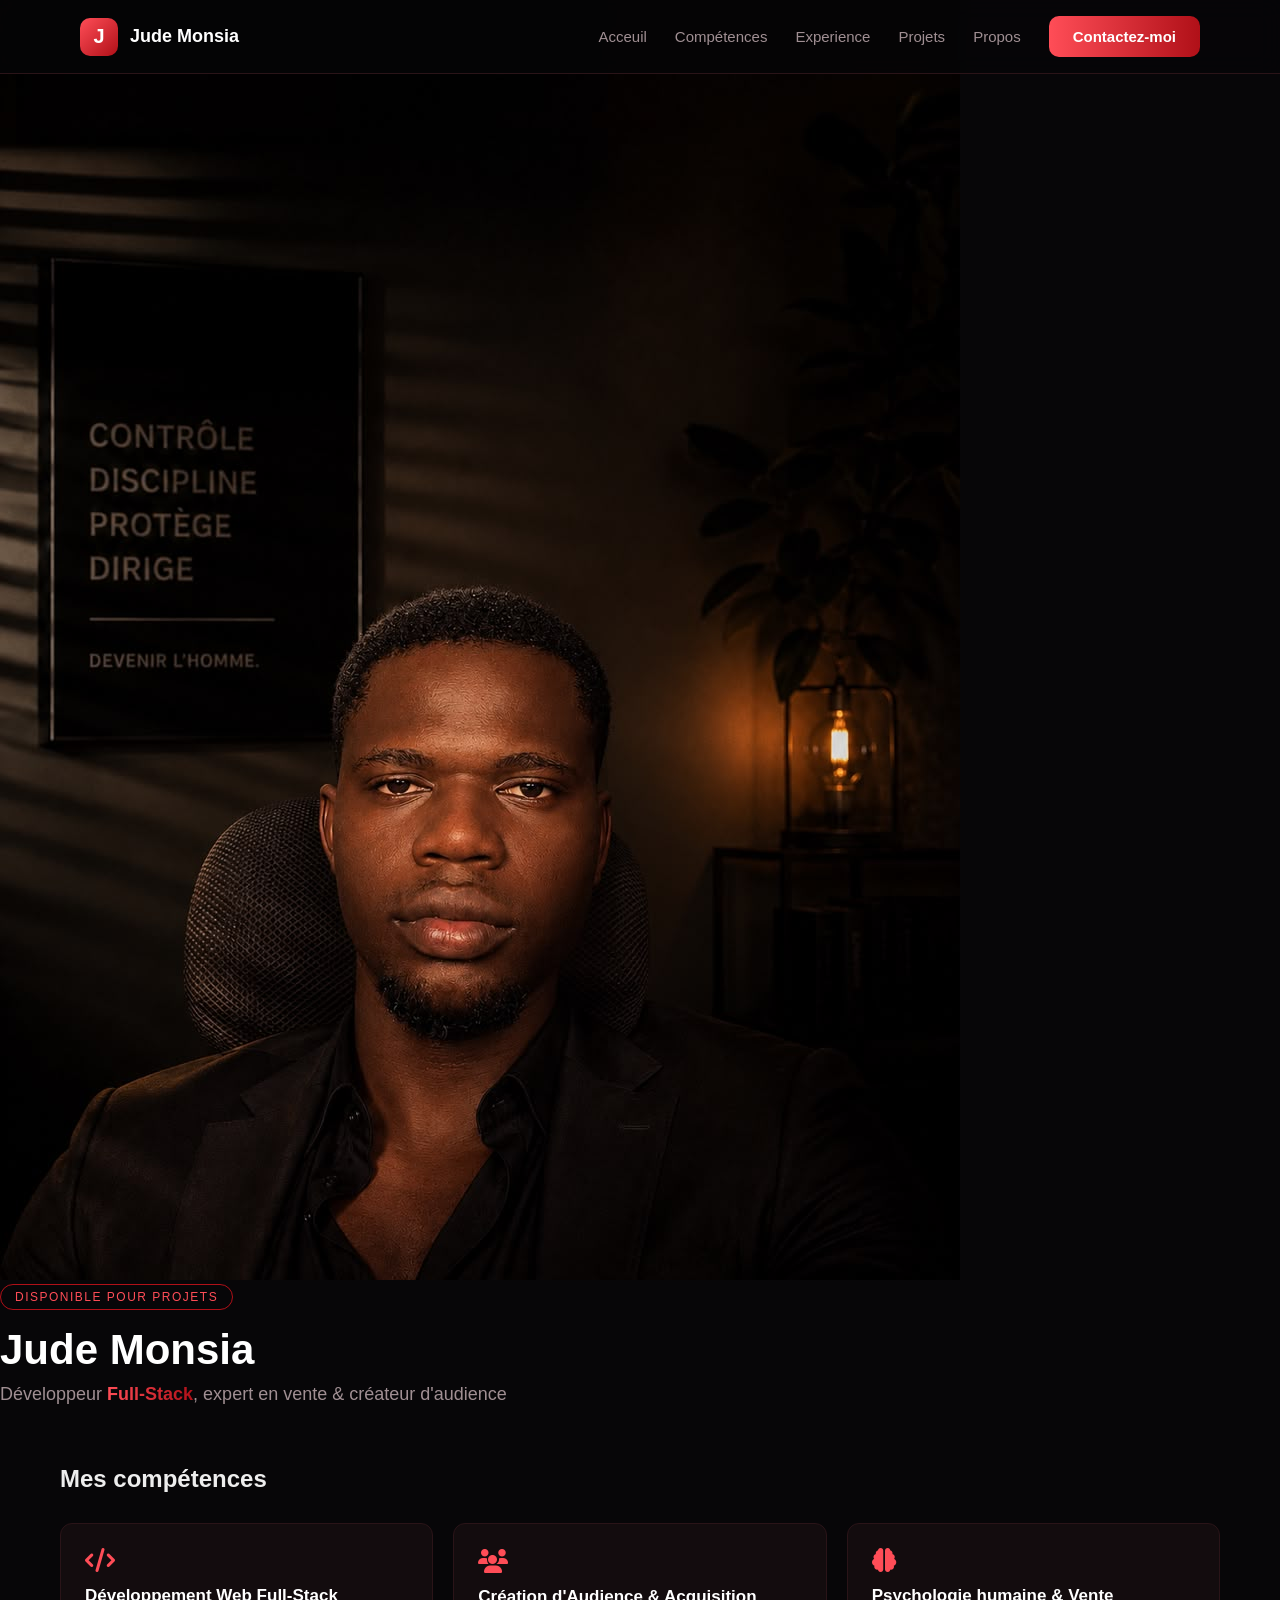
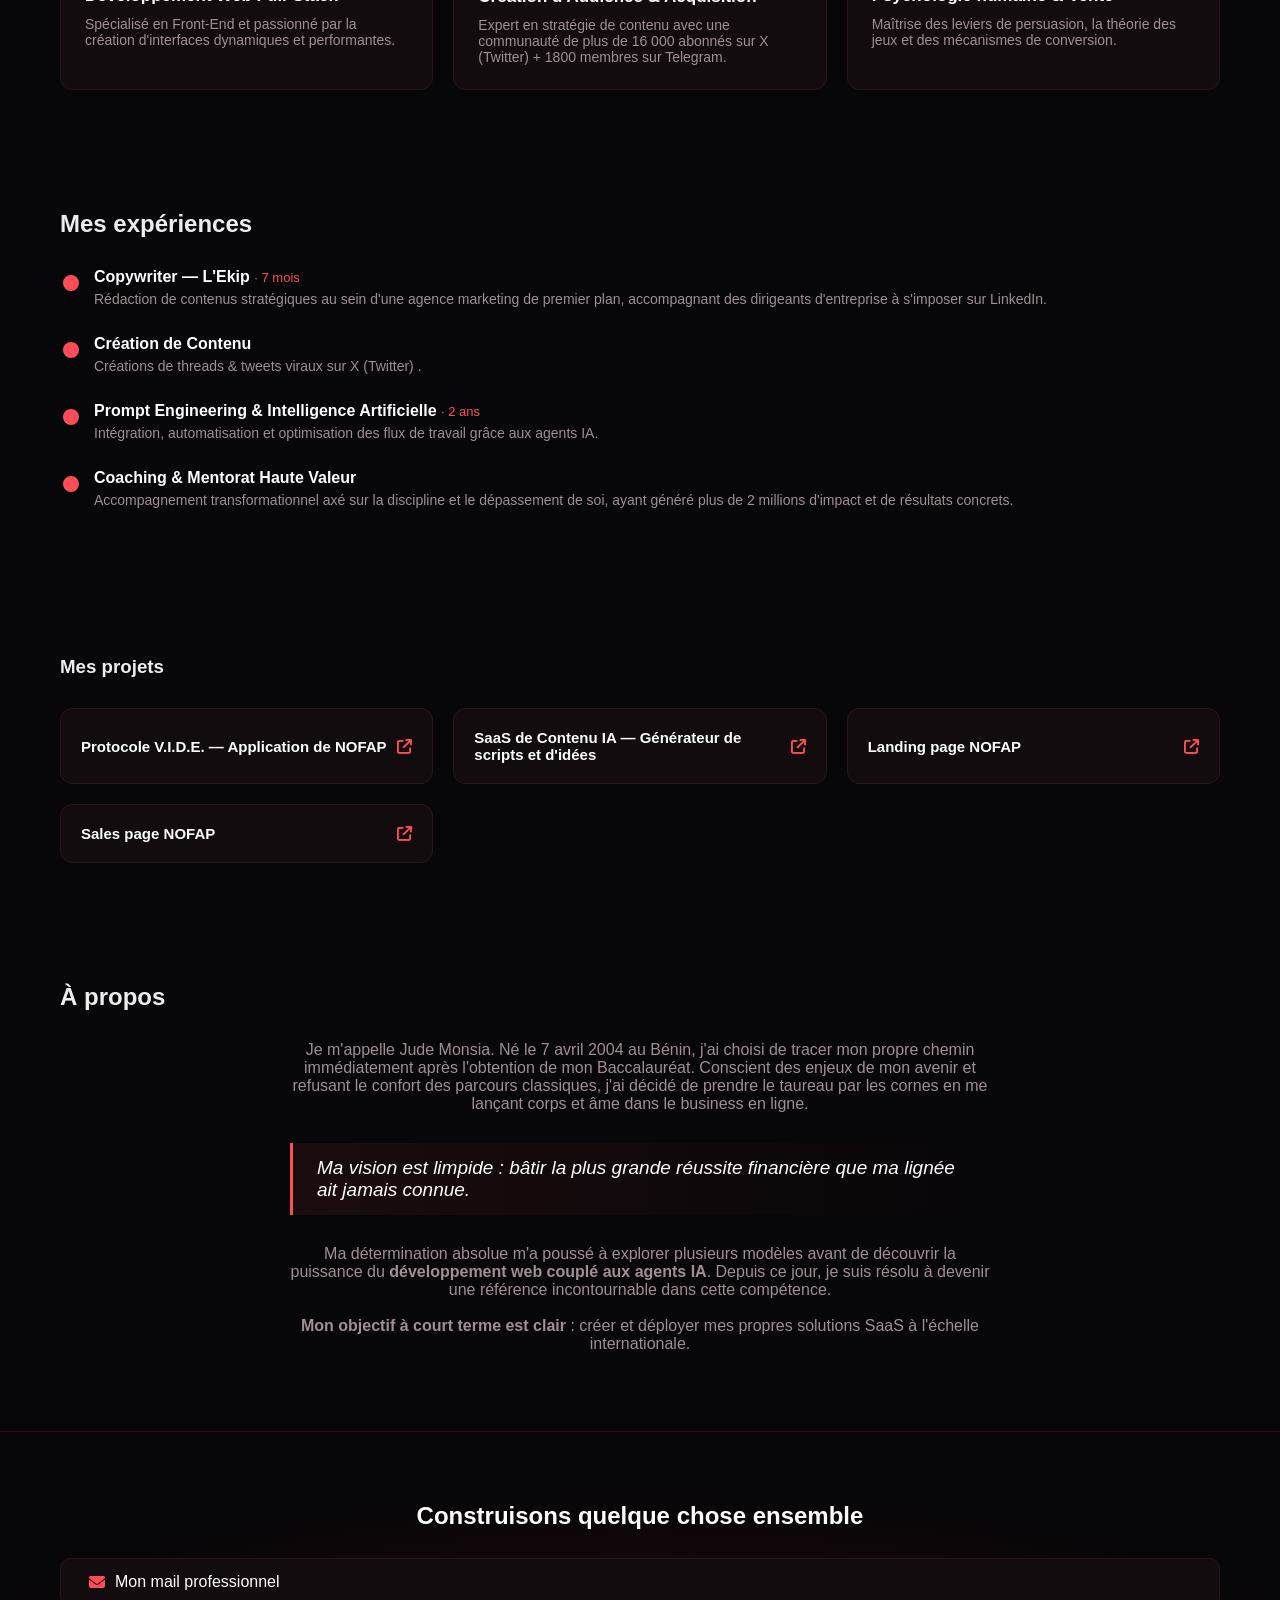
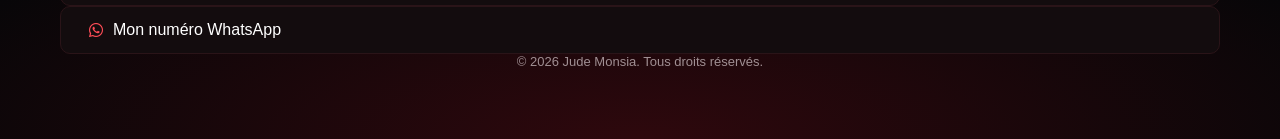
==== mon-portfolio/index.html @ 916c3723 "Hebergement local 100 pourcent propre" ====
<!DOCTYPE html>
<html lang="fr">
<head>
    <meta charset="UTF-8">
    <meta name="viewport" content="width=device-width, initial-scale=1.0">
    <title>Mon-portofolio</title>
    <meta name="description" content="Le premier site de judeskp">
    <link rel="stylesheet" href="premium.css">
    <link rel="stylesheet" href="https://cdnjs.cloudflare.com/ajax/libs/font-awesome/6.5.1/css/all.min.css">

</head>
<body>

<header>

<nav>
    <a href="#Acceuil" class="logo">
    <span class="logo-carre">J</span>
    <span class="logo-nom">Jude Monsia</span>
    </a>

    <button class="burger" id="burger">
        <i class="fa-solid fa-bars"> </i>
    </button>

<div class="nav-liens" id="nav-liens">
    <a href="#Acceuil">Acceuil</a>
    <a href="#competence">Compétences</a>
    <a href="#experience">Experience</a>
    <a href="#projets">Projets</a>
    <a href="#apropos">Propos</a>
    <a href="#contact" class="btn-nav">Contactez-moi</a>
   </div>
  </nav>
</header>

    <main>
        <section id="Acceuil">
    <img src="assez.jpg" alt="Photo de Jude Monsia">
    <div class="hero-texte">
        <span class="badge">Disponible pour projets</span>
        <h1>Jude Monsia</h1>
        <p>Développeur <span class="accent">Full-Stack</span>, expert en vente &amp; créateur d'audience</p>
    </div>
</section>

<section id="competence" class="reveal">
    <h2 class="sous-titre">Mes compétences</h2>
    
    <div class="cartes"> <div class="carte">
        <i class="fa-solid fa-code"></i>
            <h3>Développement Web Full-Stack</h3>
            <p>Spécialisé en Front-End et passionné par la création d'interfaces dynamiques et performantes.</p>
        </div>
        
        <div class="carte">
            <i class="fa-solid fa-users"></i>
            <i></i> <h3>Création d'Audience &amp; Acquisition</h3>
            <p>Expert en stratégie de contenu avec une communauté de plus de 16 000 abonnés sur X (Twitter) + 1800 membres sur Telegram.</p>
        </div>
        
        <div class="carte">
            <i class="fa-solid fa-brain"></i>
            <h3>Psychologie humaine &amp; Vente</h3>
            <p>Maîtrise des leviers de persuasion, la théorie des jeux et des mécanismes de conversion.</p>
        </div>
        
    </div> </section>

       <section id="experience" class="reveal">
    <h2 class="sous-titre">Mes expériences</h2>
    <div class="timeline">
        <div class="etape">
            <h3>Copywriter — L'Ekip <span class="duree">· 7 mois</span></h3>
            <p>Rédaction de contenus stratégiques au sein d'une agence marketing de premier plan, accompagnant des dirigeants d'entreprise à s'imposer sur LinkedIn.</p>
        </div>
        <div class="etape">
            <h3>Création de Contenu </h3>
            <p>Créations de threads &amp; tweets viraux sur X (Twitter) .</p>
        </div>
        <div class="etape">
            <h3>Prompt Engineering &amp; Intelligence Artificielle <span class="duree">· 2 ans</span></h3>
            <p>Intégration, automatisation et optimisation des flux de travail grâce aux agents IA.</p>
        </div>
        <div class="etape">
            <h3>Coaching &amp; Mentorat Haute Valeur</h3>
            <p>Accompagnement transformationnel axé sur la discipline et le dépassement de soi, ayant généré plus de 2 millions d'impact et de résultats concrets.</p>
        </div>
    </div>
</section>
        
        <section id="projets" class="reveal">


<h3 class="sous-titre">Mes projets</h3>

    <div class="cartes-projets">
        <a href="https://vide-app.vercel.app/#/onboarding" class="carte-projet">
            <span>Protocole V.I.D.E. — Application de NOFAP</span>
            <i class="fa-solid fa-arrow-up-right-from-square"></i>
        </a>
        <a href="https://nofap-content-saas.vercel.app/" class="carte-projet">
            <span>SaaS de Contenu IA — Générateur de scripts et d'idées</span>
            <i class="fa-solid fa-arrow-up-right-from-square"></i>
        </a>
        <a href="https://avengers.mellingham.com/" class="carte-projet">
            <span>Landing page NOFAP</span>
            <i class="fa-solid fa-arrow-up-right-from-square"></i>
        </a>
        <a href="https://30min-diagnostic.mellingham.com/" class="carte-projet">
            <span>Sales page NOFAP</span>
            <i class="fa-solid fa-arrow-up-right-from-square"></i>
        </a>
    </div>


</section>


    <section id="apropos" class="reveal">
    <h2 class="sous-titre">À propos</h2>
    <div class="apropos-contenu">
        <p>Je m'appelle Jude Monsia. Né le 7 avril 2004 au Bénin, j'ai choisi de tracer mon propre chemin immédiatement après l'obtention de mon Baccalauréat. Conscient des enjeux de mon avenir et refusant le confort des parcours classiques, j'ai décidé de prendre le taureau par les cornes en me lançant corps et âme dans le business en ligne.</p>

        <blockquote>Ma vision est limpide : bâtir la plus grande réussite financière que ma lignée ait jamais connue.</blockquote>

        <p>Ma détermination absolue m'a poussé à explorer plusieurs modèles avant de découvrir la puissance du <strong>développement web couplé aux agents IA</strong>. Depuis ce jour, je suis résolu à devenir une référence incontournable dans cette compétence.</p>

        <p><strong>Mon objectif à court terme est clair</strong> : créer et déployer mes propres solutions SaaS à l'échelle internationale.</p>

    </div>
</section>

    </main>





    <footer class="reveal" id="contact">
    <h2 class="footer-titre">Construisons quelque chose ensemble</h2>
    <div class="contact-liens">
        <a href="mailto:judeskp.paradox@gmail.com" class="btn-contact">
            <i class="fa-solid fa-envelope"></i>
            Mon mail professionnel
        </a>
        <a href="https://wa.me/2290149776251" class="btn-contact">
            <i class="fa-brands fa-whatsapp"></i>
            Mon numéro WhatsApp
        </a>
    </div>
    <p class="footer-bas">© 2026 Jude Monsia. Tous droits réservés.</p>
</footer>


<script>
    const sections = document.querySelectorAll('.reveal');

    const observer = new IntersectionObserver((entries) => {
        entries.forEach((entry) => {
            if (entry.isIntersecting) {
                entry.target.classList.add('visible');
            }
        });
    });

    sections.forEach((section) => observer.observe(section));



const burger = document.getElementById('burger');
const navLiens = document.getElementById('nav-liens');

burger.addEventListener('click', () => {
    navLiens.classList.toggle('open');

    const icone = burger.querySelector('i');
    icone.classList.toggle('fa-bars');
    icone.classList.toggle('fa-xmark');
});


</script>



</body>
</html>
---- mon-portfolio/premium.css ----
*{
    margin: 0;
    padding: 0;
    box-sizing: border-box;
}

:root{
    --bg: #070608;
    --surface: #130c0e;
    --border: #2a1418;
    --text: #ededed;
    --text-muted: #a08f93;
    --accent: #ff4d57;
    --accent-dark: #b01018;
}







body{
    background-color: var(--bg);
    color: var(--text);
    font-family: 'Segoe UI', Tahoma, Geneva, Verdana, sans-serif;
    font-size: 16px;
    line height: 1.6;
}









#acceuil {
    display: flex;
    align-items: center;
    gap: 40px;
    padding: 80px 60px;
    background: radial-gradient(125% 130% at 78% 25%, #3a0a10 0%, #150406 38%, var(--bg) 68%);
}


#acceuil img {
    width: 100%;
    max-width: 280px;
    height: 340px;
    object-fit: cover;
    border-radius: 14px;
    border: 1px solid var(--border);
    flex-shrink: 0;
}


.hero-texte h1 {
    font-size: 42px;
    color: #fff;
    margin-bottom: 10px;
}

.hero-texte p {
    font-size: 18px;
    color: var(--text-muted);
}

.badge {
    display: inline-block;
    font-size: 12px;
    text-transform: uppercase;
    letter-spacing: 1.5px;
    color: var(--accent);
    border: 1px solid var(--accent-dark);
    border-radius: 30px;
    padding: 5px 14px;
    margin-bottom: 16px;
}

.accent {
    background: linear-gradient(90deg, var(--accent), var(--accent-dark));
    -webkit-background-clip: text;
    background-clip: text;
    color: transparent;
    font-weight: bold;
}

#competence {
    padding: 60px;
}

.cartes {
    display: grid;
    grid-template-columns: repeat(3, 1fr);
    gap: 20px;
    margin-top: 30px;
}

.carte {
    background-color: var(--surface);
    border: 1px solid var(--border);
    border-radius: 12px;
    padding: 24px;
}

.carte h3 {
    color: #fff;
    font-size: 17px;
    margin-bottom: 10px;
}

.carte p {
    color: var(--text-muted);
    font-size: 14px;
}

.carte i {
    font-size: 24px;
    color: var(--accent);
    margin-bottom: 14px;
}

.carte {
    transition: 0.3s;
}


.carte:hover {
    border-color: var(--accent);
    transform: translateY(-5px);
}












#projets {
    padding: 60px;
}

.carte-projet {
    background-color: var(--surface);
    border: 1px solid var(--border);
    border-radius: 12px;
    padding: 20px;
    text-decoration: none;
    color: #fff;
    font-weight: 600;
    font-size: 15px;
    display: flex;
    justify-content: space-between;
    align-items: center;
    transition: 0.3s;
}

.carte-projet:hover {
    border-color: var(--accent);
    transform: translateY(-5px);
}

.carte-projet i {
    color: var(--accent);
}


.cartes-projets {
    display: grid;
    grid-template-columns: repeat(auto-fit, minmax(280px, 1fr));
    gap: 20px;
    margin-top: 30px;
}










#experience {
    padding: 60px;
}

.timeline {
    position: relative;
    margin-top: 30px;
    padding-left: 34px;
}


.etape {
    position: relative;
    margin-bottom: 28px;
}

.etape::before {
    content: "";
    position: absolute;
    left: -34px;
    top: 4px;
    width: 16px;
    height: 16px;
    border-radius: 50%;
    background: var(--accent);
    border: 3px solid var(--bg);
}


.etape h3 {
    color: #fff;
    font-size: 16px;
    margin-bottom: 5px;
}

.duree {
    color: var(--accent);
    font-size: 13px;
    font-weight: normal;
}

.etape p {
    color: var(--text-muted);
    font-size: 14px;
}






#apropos {
    padding: 60px;
}

.apropos-contenu {
    max-width: 700px;
    margin: 30px auto 0;
    text-align: center;
}


.apropos-contenu p {
    margin-bottom: 18px;
    color: var(--text-muted);
}


.apropos-contenu blockquote {
    border-left: 3px solid var(--accent);
    padding: 14px 24px;
    margin: 30px 0;
    font-style: italic;
    font-size: 19px;
    color: #fff;
    text-align: left;
    background: linear-gradient(90deg, rgba(255,77,87,0.08), transparent);
}





footer {
    padding: 70px 60px;
    text-align: center;
    background: radial-gradient(100% 130% at 50% 100%, #2e080d 0%, var(--bg) 62%);
    border-top: 1px solid var(--border);
}

.footer-titre {
    font-size: 24px;
    color: #fff;
    margin-bottom: 28px;
}



.contact-liens {
        flex-direction: column;
    }



.btn-contact {
    display: flex;
    align-items: center;
    gap: 10px;
    padding: 14px 28px;
    border-radius: 10px;
    text-decoration: none;
    color: #fff;
    border: 1px solid var(--border);
    background-color: var(--surface);
    transition: 0.3s;
}

.btn-contact:hover {
    border-color: var(--accent);
    background-color: rgba(255,77,87,0.1);
    transform: translateY(-3px);
}

.btn-contact i {
    color: var(--accent);
}




.footer-bas {
    color: var(--text-muted);
    font-size: 13px;
}















@media (max-width: 900px) {
    #acceuil {
        flex-direction: column;
        text-align: center;
        padding: 40px 20px;
    }

    #acceuil img {
        width: 100%;
        max-width: 320px;
        height: auto;
    }

    .cartes {
        grid-template-columns: 1fr;
    }

    #competence, #experience, #projets, #apropos, footer {
        padding: 40px 20px;
    }

    

    /* Sur mobile : on montre le burger, on cache les liens */
    .burger {
        display: block;
    }

    .nav-liens {
        display: none;
        position: absolute;
        top: 68px;
        left: 0;
        width: 100%;
        flex-direction: column;
        align-items: flex-start;
        background: rgba(7, 6, 8, 0.97);
        padding: 24px 40px;
        gap: 20px;
        border-bottom: 1px solid var(--border);
    }

    .nav-liens.open {
        display: flex;
    }

    .btn-nav {
        width: 100%;
    }



}






.reveal {
    opacity: 0;
    transform: translateY(40px);
    transition: 0.8s ease-out;
}

.reveal.visible {
    opacity: 1;
    transform: translateY(0);
}






/* ===== LA BARRE DE NAVIGATION ===== */

header {
    position: fixed;
    top: 0;
    left: 0;
    width: 100%;
    z-index: 100;
    background: rgba(7, 6, 8, 0.7);
    backdrop-filter: blur(12px);
    border-bottom: 1px solid var(--border);
}

nav {
    display: flex;
    justify-content: space-between;
    align-items: center;
    max-width: 1200px;
    margin: 0 auto;
    padding: 16px 40px;
}

.logo {
    display: flex;
    align-items: center;
    gap: 12px;
    text-decoration: none;
}

.logo-carre {
    display: flex;
    align-items: center;
    justify-content: center;
    width: 38px;
    height: 38px;
    border-radius: 10px;
    background: linear-gradient(135deg, var(--accent), var(--accent-dark));
    color: #fff;
    font-weight: bold;
    font-size: 20px;
}

.logo-nom {
    color: #fff;
    font-weight: bold;
    font-size: 18px;
}

/* Les liens du menu */
.nav-liens {
    display: flex;
    align-items: center;
    gap: 28px;
}

.nav-liens a {
    color: var(--text-muted);
    text-decoration: none;
    font-size: 15px;
    transition: 0.3s;
}

.nav-liens a:hover {
    color: var(--accent);
}

/* Le bouton Contactez-moi */
.btn-nav {
    background: linear-gradient(90deg, var(--accent), var(--accent-dark));
    color: #fff !important;
    padding: 12px 24px;
    border-radius: 10px;
    text-align: center;
    font-weight: bold;
}

/* Le burger : caché sur grand écran */
.burger {
    display: none;
    background: none;
    border: none;
    color: #fff;
    font-size: 24px;
    cursor: pointer;
}
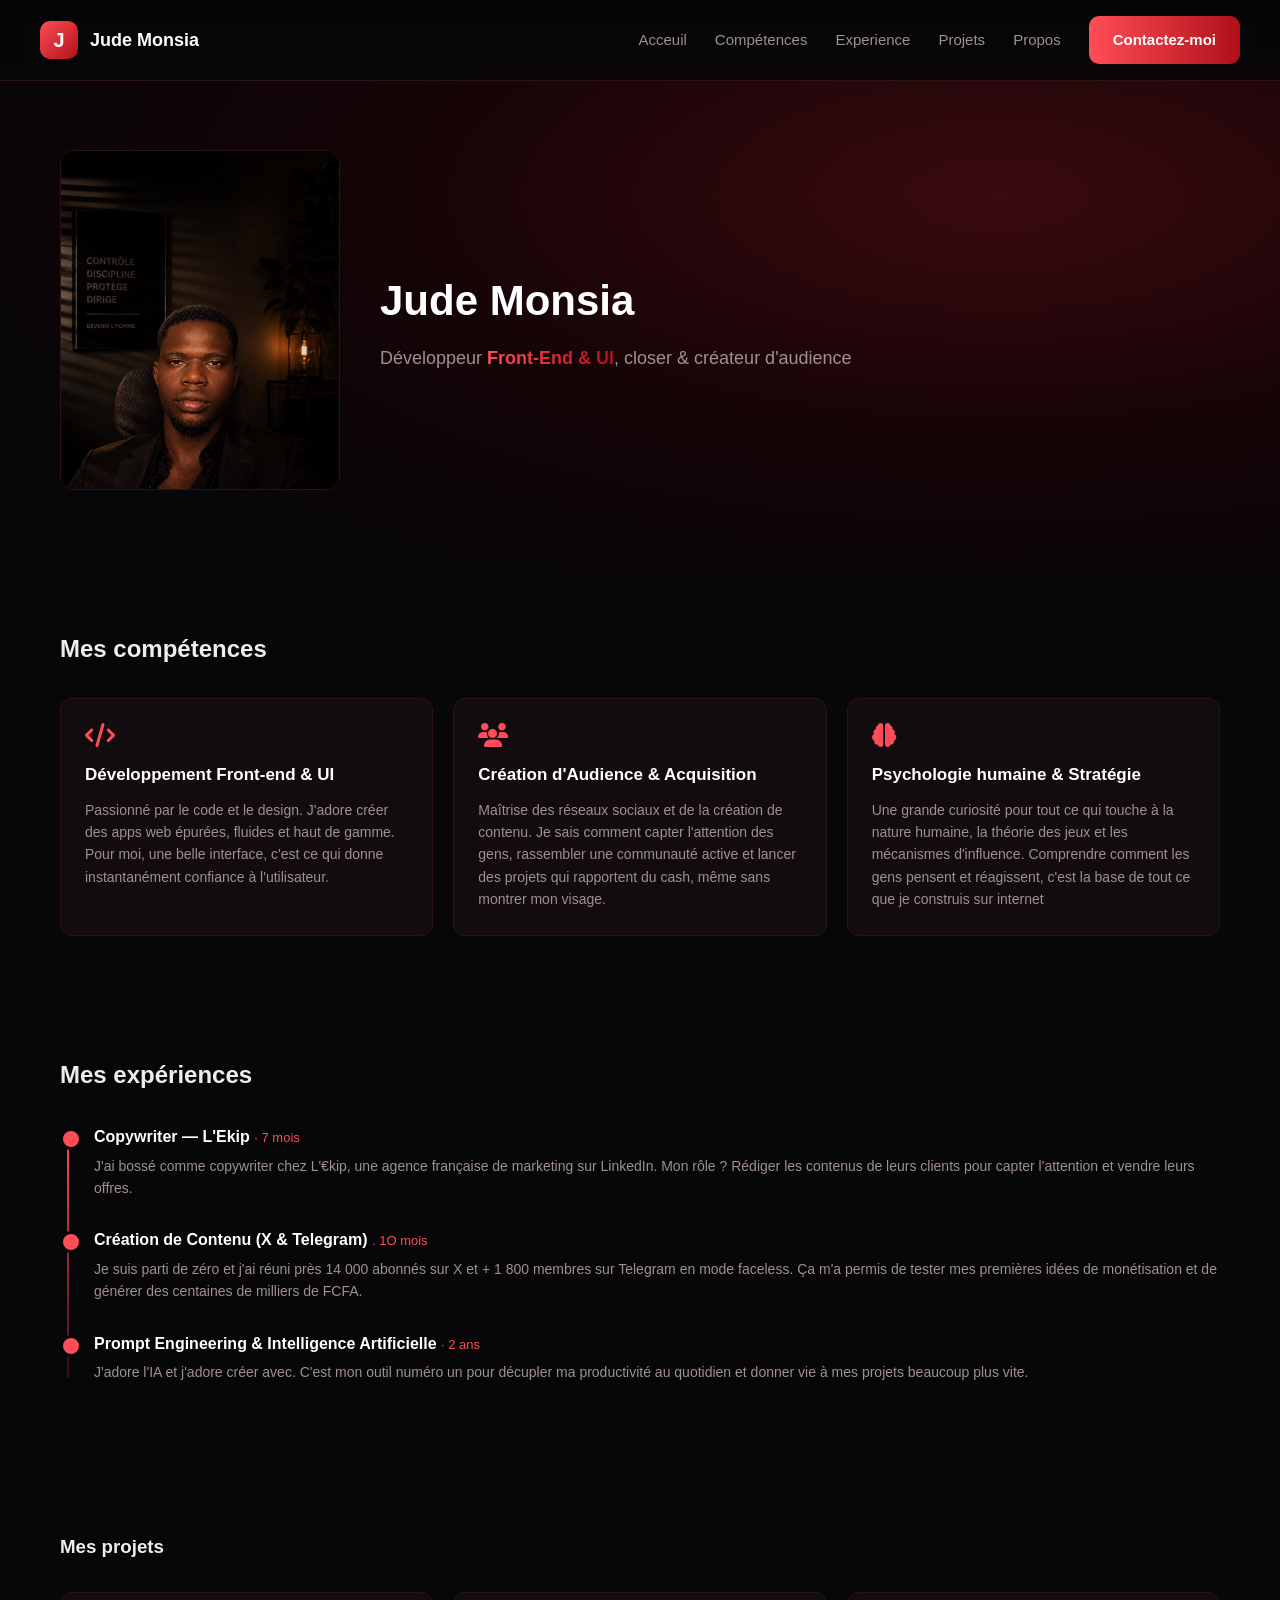
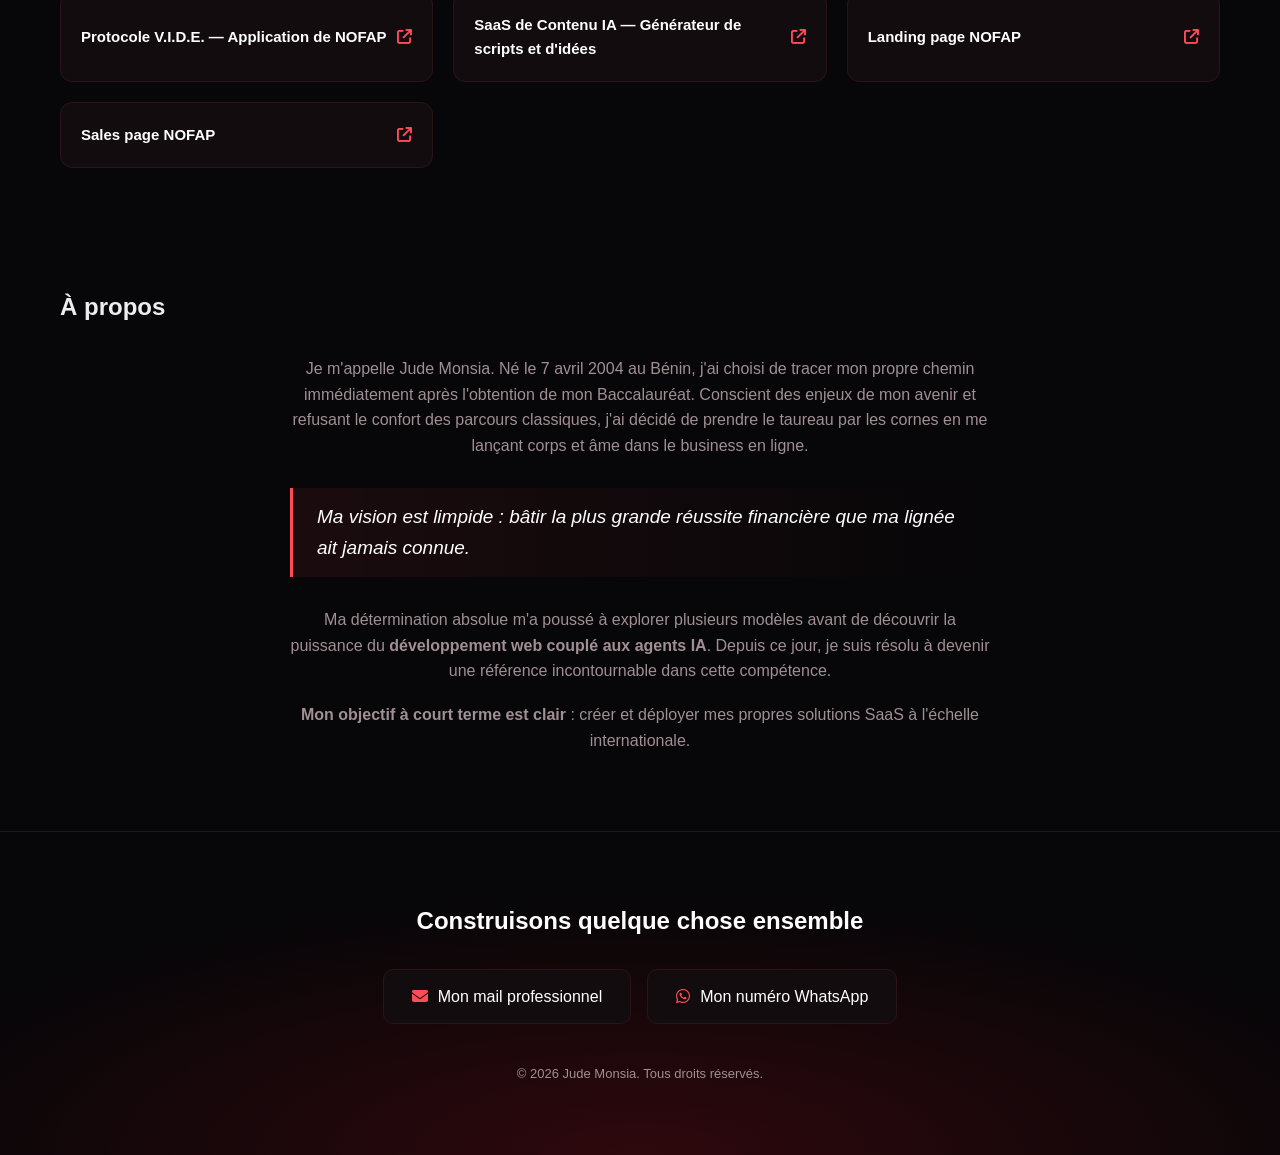
==== commit 87e6dd1c: "Modifs copywriting version 1" ====
--- a/mon-portfolio/index.html
+++ b/mon-portfolio/index.html
@@ -38,9 +38,8 @@
         <section id="Acceuil">
     <img src="assez.jpg" alt="Photo de Jude Monsia">
     <div class="hero-texte">
-        <span class="badge">Disponible pour projets</span>
         <h1>Jude Monsia</h1>
-        <p>Développeur <span class="accent">Full-Stack</span>, expert en vente &amp; créateur d'audience</p>
+        <p>Développeur <span class="accent">Front-End & UI</span>, closer &amp; créateur d'audience</p>
     </div>
 </section>
 
@@ -49,42 +48,39 @@
     
     <div class="cartes"> <div class="carte">
         <i class="fa-solid fa-code"></i>
-            <h3>Développement Web Full-Stack</h3>
-            <p>Spécialisé en Front-End et passionné par la création d'interfaces dynamiques et performantes.</p>
+            <h3>Développement Front-end &amp; UI</h3>
+            <p>Passionné par le code et le design. J'adore créer des apps web épurées, fluides et haut de gamme. Pour moi, une belle interface, c'est ce qui donne instantanément confiance à l'utilisateur.</p>
         </div>
         
         <div class="carte">
             <i class="fa-solid fa-users"></i>
-            <i></i> <h3>Création d'Audience &amp; Acquisition</h3>
-            <p>Expert en stratégie de contenu avec une communauté de plus de 16 000 abonnés sur X (Twitter) + 1800 membres sur Telegram.</p>
+            <h3>Création d'Audience &amp; Acquisition</h3>
+            <p>Maîtrise des réseaux sociaux et de la création de contenu. Je sais comment capter l'attention des gens, rassembler une communauté active et lancer des projets qui rapportent du cash, même sans montrer mon visage.</p>
         </div>
         
         <div class="carte">
             <i class="fa-solid fa-brain"></i>
-            <h3>Psychologie humaine &amp; Vente</h3>
-            <p>Maîtrise des leviers de persuasion, la théorie des jeux et des mécanismes de conversion.</p>
+            <h3>Psychologie humaine &amp; Stratégie</h3>
+            <p>Une grande curiosité pour tout ce qui touche à la nature humaine, la théorie des jeux et les mécanismes d'influence. Comprendre comment les gens pensent et réagissent, c'est la base de tout ce que je construis sur internet</p>
         </div>
         
-    </div> </section>
+    </div> 
+</section>
 
        <section id="experience" class="reveal">
     <h2 class="sous-titre">Mes expériences</h2>
     <div class="timeline">
         <div class="etape">
             <h3>Copywriter — L'Ekip <span class="duree">· 7 mois</span></h3>
-            <p>Rédaction de contenus stratégiques au sein d'une agence marketing de premier plan, accompagnant des dirigeants d'entreprise à s'imposer sur LinkedIn.</p>
+            <p>J'ai bossé comme copywriter chez L'€kip, une agence française de marketing sur LinkedIn. Mon rôle ? Rédiger les contenus de leurs clients pour capter l'attention et vendre leurs offres.</p>
         </div>
         <div class="etape">
-            <h3>Création de Contenu </h3>
-            <p>Créations de threads &amp; tweets viraux sur X (Twitter) .</p>
+            <h3>Création de Contenu (X & Telegram) <span class="duree">. 1O mois</span></h3>
+            <p>Je suis parti de zéro et j'ai réuni près 14 000 abonnés sur X et + 1 800 membres sur Telegram en mode faceless. Ça m'a permis de tester mes premières idées de monétisation et de générer des centaines de milliers de FCFA.</p>
         </div>
         <div class="etape">
             <h3>Prompt Engineering &amp; Intelligence Artificielle <span class="duree">· 2 ans</span></h3>
-            <p>Intégration, automatisation et optimisation des flux de travail grâce aux agents IA.</p>
-        </div>
-        <div class="etape">
-            <h3>Coaching &amp; Mentorat Haute Valeur</h3>
-            <p>Accompagnement transformationnel axé sur la discipline et le dépassement de soi, ayant généré plus de 2 millions d'impact et de résultats concrets.</p>
+            <p>J'adore l'IA et j'adore créer avec. C'est mon outil numéro un pour décupler ma productivité au quotidien et donner vie à mes projets beaucoup plus vite.</p>
         </div>
     </div>
 </section>
--- a/mon-portfolio/premium.css
+++ b/mon-portfolio/premium.css
@@ -1,60 +1,170 @@
-*{
+/* =======================================================
+   PORTFOLIO JUDE MONSIA — premium.css
+   Fichier complet, corrigé et commenté.
+   Ordre du fichier (TRÈS IMPORTANT) :
+   1. Reset  2. Variables  3. Body  4. Navigation
+   5. Hero  6. Compétences  7. Projets  8. Expériences
+   9. À propos  10. Footer  11. Animations reveal
+   12. MEDIA QUERY (toujours TOUT EN BAS)
+   ======================================================= */
+
+
+/* ========== 1. RESET ==========
+   Le * cible TOUS les éléments. On remet à zéro les marges
+   par défaut du navigateur. box-sizing: border-box fait que
+   le padding est INCLUS dans la largeur (indispensable). */
+* {
     margin: 0;
     padding: 0;
     box-sizing: border-box;
 }
 
-:root{
-    --bg: #070608;
-    --surface: #130c0e;
-    --border: #2a1418;
-    --text: #ededed;
-    --text-muted: #a08f93;
-    --accent: #ff4d57;
-    --accent-dark: #b01018;
-}
-
-
-
-
-
-
-
-body{
+
+/* ========== 2. VARIABLES ==========
+   On définit les couleurs UNE fois, réutilisables partout
+   avec var(--nom). Changer une couleur = 1 seule ligne. */
+:root {
+    --bg: #070608;          /* fond noir profond */
+    --surface: #130c0e;     /* fond des cartes (un peu plus clair) */
+    --border: #2a1418;      /* bordures fines rouge sombre */
+    --text: #ededed;        /* texte blanc cassé */
+    --text-muted: #a08f93;  /* texte secondaire grisé */
+    --accent: #ff4d57;      /* rouge néon (accent principal) */
+    --accent-dark: #b01018; /* rouge foncé (pour les dégradés) */
+}
+
+
+/* ========== 3. BODY ==========
+   Fond, couleur de texte, police de base.
+   NOTE : padding-top: 70px pousse le contenu SOUS la barre
+   fixe (sinon le hero passerait derrière la barre). */
+body {
     background-color: var(--bg);
     color: var(--text);
     font-family: 'Segoe UI', Tahoma, Geneva, Verdana, sans-serif;
     font-size: 16px;
-    line height: 1.6;
-}
-
-
-
-
-
-
-
-
-
-#acceuil {
+    line-height: 1.6;        /* CORRIGÉ : le tiret était manquant */
+    padding-top: 70px;       /* compense la hauteur de la barre fixe */
+}
+
+/* Défilement fluide quand on clique sur un lien du menu (#section) */
+html {
+    scroll-behavior: smooth;
+}
+
+
+/* ========== 4. LA BARRE DE NAVIGATION ==========
+   NOTE : un commentaire CSS s'écrit OBLIGATOIREMENT entre /* et *\/
+   Du texte brut dans le CSS casse tout ce qui suit. */
+
+/* La barre : fixée en haut, reste visible au scroll */
+header {
+    position: fixed;              /* se place par rapport à l'ÉCRAN, ne bouge pas au scroll */
+    top: 0;
+    left: 0;
+    width: 100%;
+    z-index: 100;                /* passe DEVANT le contenu (plus le nombre est grand, plus c'est devant) */
+    background: rgba(7, 6, 8, 0.7); /* noir semi-transparent (70%) */
+    backdrop-filter: blur(12px);  /* floute ce qui passe derrière = effet "verre dépoli" */
+    border-bottom: 1px solid var(--border);
+}
+
+/* L'intérieur de la barre : logo à gauche, liens à droite */
+nav {
+    display: flex;
+    justify-content: space-between; /* pousse les enfants aux extrémités opposées */
+    align-items: center;gi
+    max-width: 1200px;
+    margin: 0 auto;               /* centre la barre sur les grands écrans */
+    padding: 16px 40px;
+}
+
+/* Le logo (carré + nom) */
+.logo {
+    display: flex;
+    align-items: center;
+    gap: 12px;
+    text-decoration: none;
+}
+
+/* Le petit carré rouge avec le "J" */
+.logo-carre {
+    display: flex;
+    align-items: center;
+    justify-content: center;     /* flex + center + center = centre le J parfaitement */
+    width: 38px;
+    height: 38px;
+    border-radius: 10px;
+    background: linear-gradient(135deg, var(--accent), var(--accent-dark));
+    color: #fff;
+    font-weight: bold;
+    font-size: 20px;
+}
+
+.logo-nom {
+    color: #fff;
+    font-weight: bold;
+    font-size: 18px;
+}
+
+/* Les liens du menu */
+.nav-liens {
+    display: flex;
+    align-items: center;
+    gap: 28px;
+}
+
+.nav-liens a {
+    color: var(--text-muted);    /* gris (neutralise le bleu par défaut des liens) */
+    text-decoration: none;       /* enlève le soulignement */
+    font-size: 15px;
+    transition: 0.3s;
+}
+
+.nav-liens a:hover {
+    color: var(--accent);        /* devient rouge au survol */
+}
+
+/* Le bouton "Contactez-moi" */
+.btn-nav {
+    background: linear-gradient(90deg, var(--accent), var(--accent-dark));
+    color: #fff !important;      /* force le blanc malgré la règle .nav-liens a */
+    padding: 12px 24px;
+    border-radius: 10px;
+    text-align: center;
+    font-weight: bold;
+}
+
+/* Le burger : CACHÉ sur grand écran (on le montrera sur mobile) */
+.burger {
+    display: none;
+    background: none;
+    border: none;
+    color: #fff;
+    font-size: 24px;
+    cursor: pointer;             /* curseur en main = montre que c'est cliquable */
+}
+
+
+/* ========== 5. HERO (section d'accueil) ========== */
+#Acceuil {
     display: flex;
     align-items: center;
     gap: 40px;
     padding: 80px 60px;
+    /* La lueur rouge cinématographique en fond */
     background: radial-gradient(125% 130% at 78% 25%, #3a0a10 0%, #150406 38%, var(--bg) 68%);
 }
 
-
-#acceuil img {
+#Acceuil img {
     width: 100%;
     max-width: 280px;
     height: 340px;
-    object-fit: cover;
+    object-fit: cover;           /* remplit le cadre SANS déformer l'image */
     border-radius: 14px;
     border: 1px solid var(--border);
-    flex-shrink: 0;
-}
-
+    flex-shrink: 0;              /* empêche la photo de rétrécir en flex */
+}
 
 .hero-texte h1 {
     font-size: 42px;
@@ -67,6 +177,7 @@
     color: var(--text-muted);
 }
 
+/* Le badge "Disponible pour projets" (pilule) */
 .badge {
     display: inline-block;
     font-size: 12px;
@@ -74,46 +185,50 @@
     letter-spacing: 1.5px;
     color: var(--accent);
     border: 1px solid var(--accent-dark);
-    border-radius: 30px;
+    border-radius: 30px;         /* grande valeur sur petit élément = pilule */
     padding: 5px 14px;
     margin-bottom: 16px;
 }
 
+/* Le mot "Full-Stack" en dégradé (3 lignes qui marchent ENSEMBLE) */
 .accent {
     background: linear-gradient(90deg, var(--accent), var(--accent-dark));
     -webkit-background-clip: text;
-    background-clip: text;
-    color: transparent;
+    background-clip: text;       /* découpe le fond à la forme des lettres */
+    color: transparent;          /* texte transparent pour voir le dégradé */
     font-weight: bold;
 }
 
+
+/* ========== 6. COMPÉTENCES (cartes en grille) ========== */
 #competence {
     padding: 60px;
 }
 
+.sous-titre {
+    margin-bottom: 10px;
+}
+
+/* La grille : 3 colonnes égales */
 .cartes {
     display: grid;
-    grid-template-columns: repeat(3, 1fr);
+    grid-template-columns: repeat(3, 1fr); /* 3 colonnes de largeur égale */
     gap: 20px;
     margin-top: 30px;
 }
 
+/* La carte (brique universelle du web) */
 .carte {
     background-color: var(--surface);
     border: 1px solid var(--border);
     border-radius: 12px;
     padding: 24px;
-}
-
-.carte h3 {
-    color: #fff;
-    font-size: 17px;
-    margin-bottom: 10px;
-}
-
-.carte p {
-    color: var(--text-muted);
-    font-size: 14px;
+    transition: 0.3s;            /* sur l'élément NORMAL, pas sur :hover */
+}
+
+.carte:hover {
+    border-color: var(--accent);
+    transform: translateY(-5px); /* se soulève de 5px (Y négatif = vers le haut) */
 }
 
 .carte i {
@@ -122,29 +237,29 @@
     margin-bottom: 14px;
 }
 
-.carte {
-    transition: 0.3s;
-}
-
-
-.carte:hover {
-    border-color: var(--accent);
-    transform: translateY(-5px);
-}
-
-
-
-
-
-
-
-
-
-
-
-
+.carte h3 {
+    color: #fff;
+    font-size: 17px;
+    margin-bottom: 10px;
+}
+
+.carte p {
+    color: var(--text-muted);
+    font-size: 14px;
+}
+
+
+/* ========== 7. PROJETS (grille intelligente) ========== */
 #projets {
     padding: 60px;
+}
+
+/* auto-fit + minmax = responsive automatique, SANS media query */
+.cartes-projets {
+    display: grid;
+    grid-template-columns: repeat(auto-fit, minmax(280px, 1fr));
+    gap: 20px;
+    margin-top: 30px;
 }
 
 .carte-projet {
@@ -152,12 +267,12 @@
     border: 1px solid var(--border);
     border-radius: 12px;
     padding: 20px;
-    text-decoration: none;
+    text-decoration: none;       /* dompte le lien : pas de soulignement */
     color: #fff;
     font-weight: 600;
     font-size: 15px;
     display: flex;
-    justify-content: space-between;
+    justify-content: space-between; /* titre à gauche, flèche à droite */
     align-items: center;
     transition: 0.3s;
 }
@@ -172,50 +287,45 @@
 }
 
 
-.cartes-projets {
-    display: grid;
-    grid-template-columns: repeat(auto-fit, minmax(280px, 1fr));
-    gap: 20px;
-    margin-top: 30px;
-}
-
-
-
-
-
-
-
-
-
-
+/* ========== 8. EXPÉRIENCES (timeline verticale) ========== */
 #experience {
     padding: 60px;
 }
 
 .timeline {
-    position: relative;
+    position: relative;          /* territoire de référence pour la ligne et les points */
     margin-top: 30px;
-    padding-left: 34px;
-}
-
+    padding-left: 34px;          /* laisse la place à gauche pour la ligne */
+}
+
+/* La ligne verticale (pseudo-élément décoratif) */
+.timeline::before {
+    content: "";                 /* OBLIGATOIRE même vide, sinon rien ne s'affiche */
+    position: absolute;
+    left: 7px;
+    top: 6px;
+    bottom: 6px;
+    width: 2px;
+    background: linear-gradient(180deg, var(--accent), #3a0a10);
+}
 
 .etape {
-    position: relative;
+    position: relative;          /* mini-territoire pour son point */
     margin-bottom: 28px;
 }
 
+/* Le point rouge de chaque étape */
 .etape::before {
     content: "";
     position: absolute;
-    left: -34px;
+    left: -34px;                 /* valeur négative = pousse le point sur la ligne */
     top: 4px;
     width: 16px;
     height: 16px;
-    border-radius: 50%;
+    border-radius: 50%;          /* 50% sur un carré = cercle parfait */
     background: var(--accent);
     border: 3px solid var(--bg);
 }
-
 
 .etape h3 {
     color: #fff;
@@ -235,42 +345,36 @@
 }
 
 
-
-
-
-
+/* ========== 9. À PROPOS (colonne étroite centrée) ========== */
 #apropos {
     padding: 60px;
 }
 
 .apropos-contenu {
-    max-width: 700px;
-    margin: 30px auto 0;
+    max-width: 700px;            /* limite la largeur pour la lisibilité */
+    margin: 30px auto 0;         /* "auto" gauche/droite = centre le bloc */
     text-align: center;
 }
-
 
 .apropos-contenu p {
     margin-bottom: 18px;
     color: var(--text-muted);
 }
 
-
+/* La citation en exergue */
 .apropos-contenu blockquote {
-    border-left: 3px solid var(--accent);
+    border-left: 3px solid var(--accent); /* barre rouge à gauche */
     padding: 14px 24px;
     margin: 30px 0;
     font-style: italic;
     font-size: 19px;
     color: #fff;
-    text-align: left;
+    text-align: left;            /* annule le centrage hérité */
     background: linear-gradient(90deg, rgba(255,77,87,0.08), transparent);
 }
 
 
-
-
-
+/* ========== 10. FOOTER (contact) ========== */
 footer {
     padding: 70px 60px;
     text-align: center;
@@ -284,13 +388,12 @@
     margin-bottom: 28px;
 }
 
-
-
 .contact-liens {
-        flex-direction: column;
-    }
-
-
+    display: flex;
+    gap: 16px;
+    justify-content: center;
+    margin-bottom: 40px;
+}
 
 .btn-contact {
     display: flex;
@@ -315,63 +418,80 @@
     color: var(--accent);
 }
 
-
-
-
 .footer-bas {
     color: var(--text-muted);
     font-size: 13px;
 }
 
 
-
-
-
-
-
-
-
-
-
-
-
-
-
+/* ========== 11. ANIMATIONS REVEAL (apparition au scroll) ==========
+   2 états : caché par défaut, visible quand le JS ajoute la classe. */
+.reveal {
+    opacity: 0;
+    transform: translateY(40px);
+    transition: 0.8s ease-out;
+}
+
+.reveal.visible {                /* les 2 classes À LA FOIS (ajoutée par le JS) */
+    opacity: 1;
+    transform: translateY(0);
+}
+
+
+
+img {
+    max-width: 100%;
+    height: auto;
+    display: block;
+}
+
+
+
+
+
+/* =======================================================
+   12. MEDIA QUERY — RESPONSIVE MOBILE
+   ⚠️ RÈGLE D'OR : la media query va TOUJOURS TOUT EN BAS,
+   après TOUTES les règles qu'elle modifie. Sinon le CSS
+   normal écrit plus bas écrase ses ajustements.
+   ======================================================= */
 @media (max-width: 900px) {
-    #acceuil {
-        flex-direction: column;
+
+    /* --- Hero : on empile photo et texte --- */
+    #Acceuil {
+        flex-direction: column;  /* empile au lieu de côte à côte */
         text-align: center;
         padding: 40px 20px;
     }
 
-    #acceuil img {
+    #Acceuil img {
         width: 100%;
         max-width: 320px;
-        height: auto;
-    }
-
+        height: auto;            /* garde les proportions */
+    }
+
+    /* --- Cartes compétences : 1 seule colonne --- */
     .cartes {
         grid-template-columns: 1fr;
     }
 
+    /* --- Sections : padding réduit pour petit écran --- */
     #competence, #experience, #projets, #apropos, footer {
         padding: 40px 20px;
     }
 
-    
-
-    /* Sur mobile : on montre le burger, on cache les liens */
+    /* --- MENU MOBILE : on montre le burger, on cache les liens --- */
     .burger {
-        display: block;
+        display: block;          /* le burger APPARAÎT sur mobile */
     }
 
     .nav-liens {
-        display: none;
+        display: none;           /* liens cachés par défaut */
         position: absolute;
-        top: 68px;
+        top: 68px;               /* juste sous la barre */
         left: 0;
         width: 100%;
-        flex-direction: column;
+        flex-direction: column;  /* liste verticale */
         align-items: flex-start;
         background: rgba(7, 6, 8, 0.97);
         padding: 24px 40px;
@@ -379,121 +499,11 @@
         border-bottom: 1px solid var(--border);
     }
 
-    .nav-liens.open {
+    .nav-liens.open {            /* quand le JS ajoute "open" → menu s'affiche */
         display: flex;
     }
 
     .btn-nav {
-        width: 100%;
-    }
-
-
-
-}
-
-
-
-
-
-
-.reveal {
-    opacity: 0;
-    transform: translateY(40px);
-    transition: 0.8s ease-out;
-}
-
-.reveal.visible {
-    opacity: 1;
-    transform: translateY(0);
-}
-
-
-
-
-
-
-/* ===== LA BARRE DE NAVIGATION ===== */
-
-header {
-    position: fixed;
-    top: 0;
-    left: 0;
-    width: 100%;
-    z-index: 100;
-    background: rgba(7, 6, 8, 0.7);
-    backdrop-filter: blur(12px);
-    border-bottom: 1px solid var(--border);
-}
-
-nav {
-    display: flex;
-    justify-content: space-between;
-    align-items: center;
-    max-width: 1200px;
-    margin: 0 auto;
-    padding: 16px 40px;
-}
-
-.logo {
-    display: flex;
-    align-items: center;
-    gap: 12px;
-    text-decoration: none;
-}
-
-.logo-carre {
-    display: flex;
-    align-items: center;
-    justify-content: center;
-    width: 38px;
-    height: 38px;
-    border-radius: 10px;
-    background: linear-gradient(135deg, var(--accent), var(--accent-dark));
-    color: #fff;
-    font-weight: bold;
-    font-size: 20px;
-}
-
-.logo-nom {
-    color: #fff;
-    font-weight: bold;
-    font-size: 18px;
-}
-
-/* Les liens du menu */
-.nav-liens {
-    display: flex;
-    align-items: center;
-    gap: 28px;
-}
-
-.nav-liens a {
-    color: var(--text-muted);
-    text-decoration: none;
-    font-size: 15px;
-    transition: 0.3s;
-}
-
-.nav-liens a:hover {
-    color: var(--accent);
-}
-
-/* Le bouton Contactez-moi */
-.btn-nav {
-    background: linear-gradient(90deg, var(--accent), var(--accent-dark));
-    color: #fff !important;
-    padding: 12px 24px;
-    border-radius: 10px;
-    text-align: center;
-    font-weight: bold;
-}
-
-/* Le burger : caché sur grand écran */
-.burger {
-    display: none;
-    background: none;
-    border: none;
-    color: #fff;
-    font-size: 24px;
-    cursor: pointer;
+        width: 100%;             /* bouton Contactez-moi pleine largeur */
+    }
 }
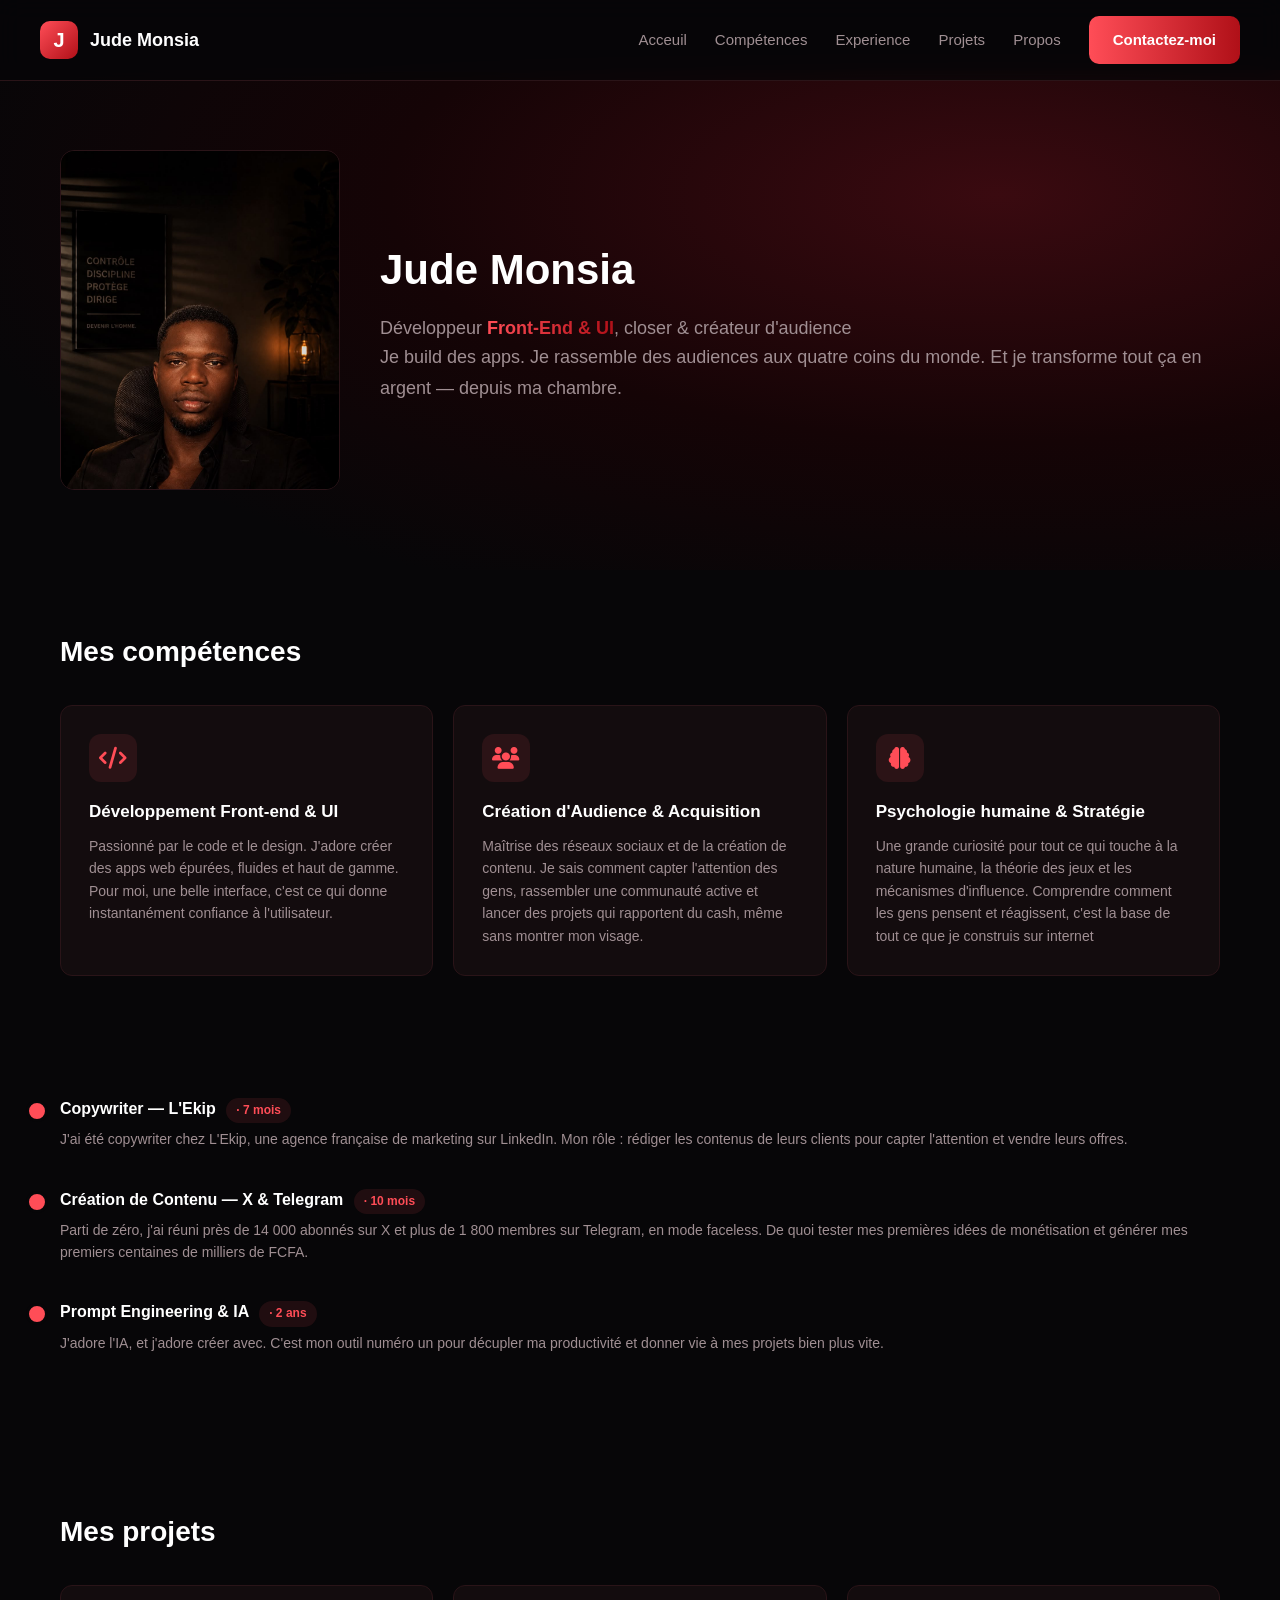
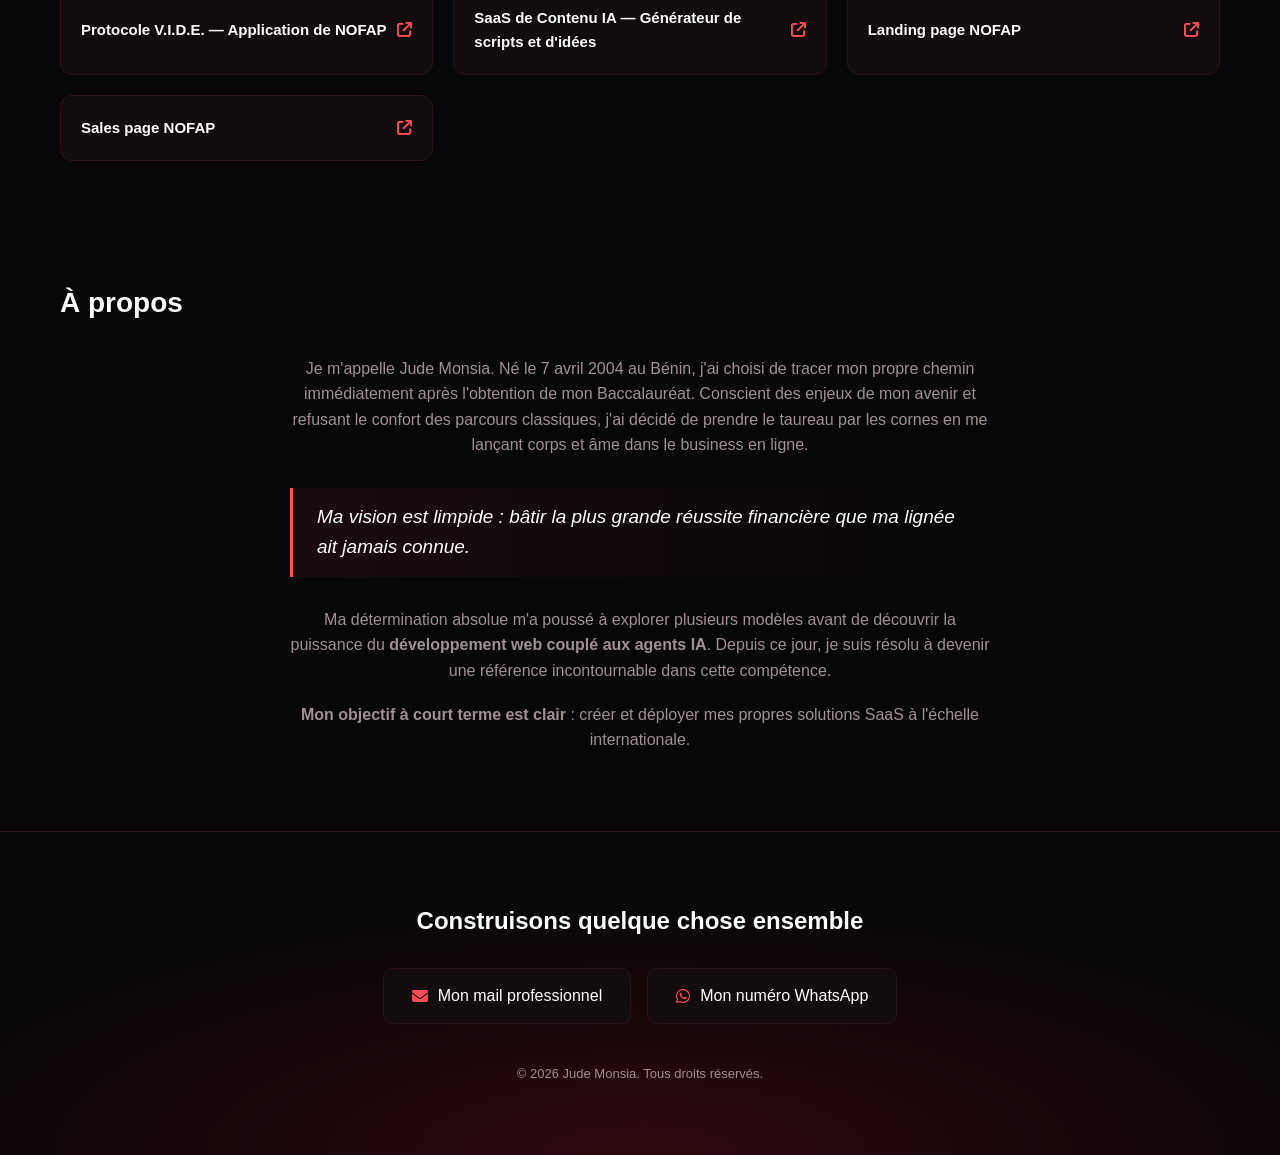
==== commit 38f15092: "Modifs copywriting version 2" ====
--- a/mon-portfolio/index.html
+++ b/mon-portfolio/index.html
@@ -39,7 +39,9 @@
     <img src="assez.jpg" alt="Photo de Jude Monsia">
     <div class="hero-texte">
         <h1>Jude Monsia</h1>
-        <p>Développeur <span class="accent">Front-End & UI</span>, closer &amp; créateur d'audience</p>
+        <p class="hero-pitch">Développeur <span class="accent">Front-End & UI</span>, closer &amp; créateur d'audience</p>
+        <p class="hero-accroche">Je build des apps. Je rassemble des audiences aux quatre coins du monde. Et je transforme tout ça en argent — depuis ma chambre.</p>
+</p>
     </div>
 </section>
 
@@ -68,21 +70,18 @@
 </section>
 
        <section id="experience" class="reveal">
-    <h2 class="sous-titre">Mes expériences</h2>
-    <div class="timeline">
-        <div class="etape">
-            <h3>Copywriter — L'Ekip <span class="duree">· 7 mois</span></h3>
-            <p>J'ai bossé comme copywriter chez L'€kip, une agence française de marketing sur LinkedIn. Mon rôle ? Rédiger les contenus de leurs clients pour capter l'attention et vendre leurs offres.</p>
-        </div>
-        <div class="etape">
-            <h3>Création de Contenu (X & Telegram) <span class="duree">. 1O mois</span></h3>
-            <p>Je suis parti de zéro et j'ai réuni près 14 000 abonnés sur X et + 1 800 membres sur Telegram en mode faceless. Ça m'a permis de tester mes premières idées de monétisation et de générer des centaines de milliers de FCFA.</p>
-        </div>
-        <div class="etape">
-            <h3>Prompt Engineering &amp; Intelligence Artificielle <span class="duree">· 2 ans</span></h3>
-            <p>J'adore l'IA et j'adore créer avec. C'est mon outil numéro un pour décupler ma productivité au quotidien et donner vie à mes projets beaucoup plus vite.</p>
-        </div>
-    </div>
+  <div class="etape">
+    <h3>Copywriter — L'Ekip <span class="duree">· 7 mois</span></h3>
+    <p>J'ai été copywriter chez L'Ekip, une agence française de marketing sur LinkedIn. Mon rôle : rédiger les contenus de leurs clients pour capter l'attention et vendre leurs offres.</p>
+</div>
+<div class="etape">
+    <h3>Création de Contenu — X & Telegram <span class="duree">· 10 mois</span></h3>
+    <p>Parti de zéro, j'ai réuni près de 14 000 abonnés sur X et plus de 1 800 membres sur Telegram, en mode faceless. De quoi tester mes premières idées de monétisation et générer mes premiers centaines de milliers de FCFA.</p>
+</div>
+<div class="etape">
+    <h3>Prompt Engineering & IA <span class="duree">· 2 ans</span></h3>
+    <p>J'adore l'IA, et j'adore créer avec. C'est mon outil numéro un pour décupler ma productivité et donner vie à mes projets bien plus vite.</p>
+</div>
 </section>
         
         <section id="projets" class="reveal">
--- a/mon-portfolio/premium.css
+++ b/mon-portfolio/premium.css
@@ -199,6 +199,34 @@
     font-weight: bold;
 }
 
+.hero-accroche {
+    font-size: 16px;
+    max-width: 480 px;
+    color: var(--text-muted);
+    margin: top 16px; ;
+    line-height:1.7 ;
+}
+
+
+.hero-texte > * {
+    opacity: 0;
+    animation: monteEnFondu 0.8s ease-out forwards;
+}
+/* Chaque élément apparaît légèrement après le précédent = effet cascade */
+.hero-texte h1            { animation-delay: 0.3s; }
+.hero-texte .hero-pitch   { animation-delay: 0.5s; }
+.hero-texte .hero-accroche{ animation-delay: 0.7s; }
+
+@keyframes monteEnFondu {
+    from { opacity: 0; transform: translateY(20px); }
+    to   { opacity: 1; transform: translateY(0); }
+}
+
+
+
+
+
+
 
 /* ========== 6. COMPÉTENCES (cartes en grille) ========== */
 #competence {
@@ -206,6 +234,8 @@
 }
 
 .sous-titre {
+    font-size: 28px;
+    color: #fff;
     margin-bottom: 10px;
 }
 
@@ -226,15 +256,30 @@
     transition: 0.3s;            /* sur l'élément NORMAL, pas sur :hover */
 }
 
+
 .carte:hover {
     border-color: var(--accent);
-    transform: translateY(-5px); /* se soulève de 5px (Y négatif = vers le haut) */
-}
+    transform: translateY(-6px);
+    box-shadow: 0 12px 30px rgba(255, 77, 87, 0.12);  /* ombre rouge subtile */
+}
+
+.carte:hover i {
+    background: var(--accent);  /* l'icône s'allume au survol */
+    color: #fff;
+}
+
 
 .carte i {
-    font-size: 24px;
+    display: inline-flex;
+    align-items: center;
+    justify-content: center;
+    width: 48px;
+    height: 48px;
+    border-radius: 12px;
+    background: rgba(255, 77, 87, 0.1);  /* fond rouge très léger */
+    font-size: 22px;
     color: var(--accent);
-    margin-bottom: 14px;
+    margin-bottom: 16px;
 }
 
 .carte h3 {
@@ -248,6 +293,10 @@
     font-size: 14px;
 }
 
+
+.carte {
+    padding: 28px;  /* au lieu de 24px : un peu plus d'espace intérieur */
+}
 
 /* ========== 7. PROJETS (grille intelligente) ========== */
 #projets {
@@ -288,19 +337,20 @@
 
 
 /* ========== 8. EXPÉRIENCES (timeline verticale) ========== */
+/* ========== 8. EXPÉRIENCES (timeline verticale) ========== */
 #experience {
     padding: 60px;
 }
 
 .timeline {
-    position: relative;          /* territoire de référence pour la ligne et les points */
+    position: relative;
     margin-top: 30px;
-    padding-left: 34px;          /* laisse la place à gauche pour la ligne */
-}
-
-/* La ligne verticale (pseudo-élément décoratif) */
+    padding-left: 34px;
+}
+
+/* La ligne verticale */
 .timeline::before {
-    content: "";                 /* OBLIGATOIRE même vide, sinon rien ne s'affiche */
+    content: "";
     position: absolute;
     left: 7px;
     top: 6px;
@@ -309,22 +359,30 @@
     background: linear-gradient(180deg, var(--accent), #3a0a10);
 }
 
+/* Chaque étape */
 .etape {
-    position: relative;          /* mini-territoire pour son point */
-    margin-bottom: 28px;
-}
-
-/* Le point rouge de chaque étape */
+    position: relative;
+    margin-bottom: 36px;
+}
+
+/* Le point rouge (UN SEUL bloc, avec transition incluse) */
 .etape::before {
     content: "";
     position: absolute;
-    left: -34px;                 /* valeur négative = pousse le point sur la ligne */
+    left: -34px;
     top: 4px;
     width: 16px;
     height: 16px;
-    border-radius: 50%;          /* 50% sur un carré = cercle parfait */
+    border-radius: 50%;
     background: var(--accent);
     border: 3px solid var(--bg);
+    transition: 0.3s;              /* fusionné ici */
+}
+
+/* Le point qui s'allume au survol de l'étape */
+.etape:hover::before {
+    box-shadow: 0 0 0 5px rgba(255, 77, 87, 0.15);
+    transform: scale(1.2);
 }
 
 .etape h3 {
@@ -333,17 +391,22 @@
     margin-bottom: 5px;
 }
 
+/* La durée en badge (UN SEUL bloc) */
 .duree {
+    display: inline-block;
+    background: rgba(255, 77, 87, 0.1);
     color: var(--accent);
-    font-size: 13px;
-    font-weight: normal;
+    font-size: 12px;
+    font-weight: 600;
+    padding: 3px 10px;
+    border-radius: 20px;
+    margin-left: 6px;
 }
 
 .etape p {
     color: var(--text-muted);
     font-size: 14px;
 }
-
 
 /* ========== 9. À PROPOS (colonne étroite centrée) ========== */
 #apropos {
